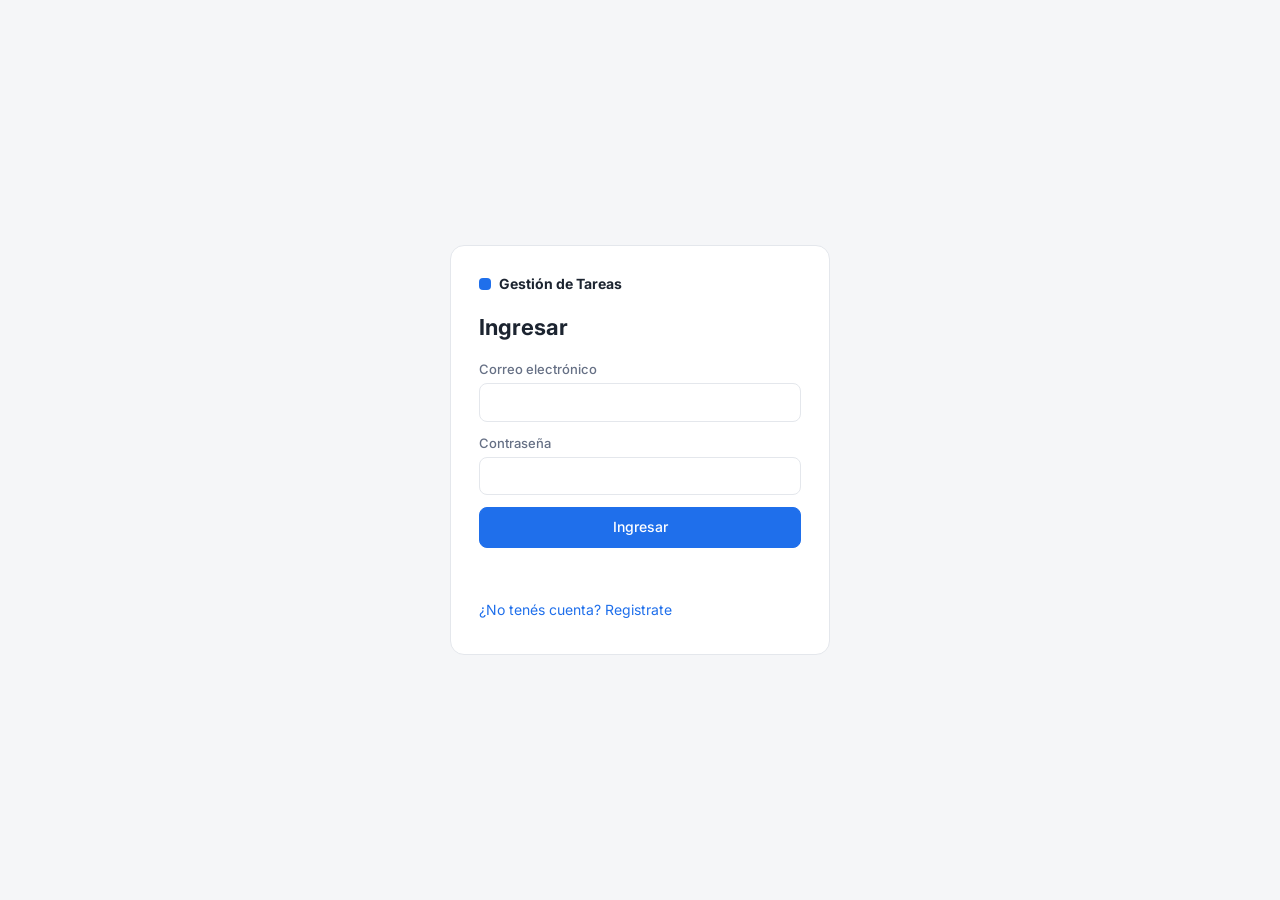
==== index.html @ a88a7eae "Gestión de Tareas: etapas 1 a 3 (usuarios, tareas, comentarios, adjuntos, alertas) Co-Authored-By: C" ====
<!doctype html>
<html lang="es">
<head>
  <meta charset="utf-8">
  <meta name="viewport" content="width=device-width, initial-scale=1">
  <title>Gestión de Tareas</title>
  <meta name="theme-color" content="#1f6feb">
  <link rel="manifest" href="manifest.json">
  <link rel="icon" type="image/png" href="img/favicon-32.png">
  <link rel="apple-touch-icon" href="img/apple-touch-icon.png">
  <meta name="apple-mobile-web-app-capable" content="yes">
  <meta name="apple-mobile-web-app-title" content="Tareas">
  <link rel="preconnect" href="https://fonts.googleapis.com">
  <link href="https://fonts.googleapis.com/css2?family=Inter:wght@400;500;600;700&display=swap" rel="stylesheet">
  <link rel="stylesheet" href="css/estilos.css">
</head>
<body>
  <!-- Pantalla de acceso -->
  <section id="pantalla-login" class="login hidden">
    <div class="login-card">
      <div class="brand"><span class="brand-dot"></span> Gestión de Tareas</div>
      <h1 id="login-titulo">Ingresar</h1>
      <form id="form-login">
        <label id="campo-nombre" class="hidden">Nombre y apellido
          <input name="nombre" autocomplete="name">
        </label>
        <label>Correo electrónico
          <input name="email" type="email" required autocomplete="email">
        </label>
        <label>Contraseña
          <input name="password" type="password" required minlength="6" autocomplete="current-password">
        </label>
        <button class="btn primary full" type="submit" id="btn-login">Ingresar</button>
      </form>
      <p class="login-msg" id="login-msg"></p>
      <button class="link" id="toggle-registro">¿No tenés cuenta? Registrate</button>
    </div>
  </section>

  <!-- Cuenta pendiente de aprobación -->
  <section id="pantalla-pendiente" class="login hidden">
    <div class="login-card">
      <div class="brand"><span class="brand-dot"></span> Gestión de Tareas</div>
      <h1>Cuenta pendiente</h1>
      <p>Tu cuenta fue creada. Un administrador tiene que activarla antes de que puedas ver las tareas del equipo.</p>
      <button class="btn full" id="btn-recargar-pend">Ya me activaron, reintentar</button>
      <button class="link" data-accion="salir">Cerrar sesión</button>
    </div>
  </section>

  <!-- Aplicación -->
  <div id="app" class="hidden">
    <header class="topbar">
      <button class="icon-btn menu-toggle" id="menu-toggle" aria-label="Menú">☰</button>
      <div class="brand"><span class="brand-dot"></span> Gestión de Tareas</div>
      <div class="user-box">
        <a href="#/alertas" class="campana" title="Alertas" aria-label="Alertas">🔔<span class="badge danger" id="badge-alertas"></span></a>
        <span id="user-name"></span><button class="link" data-accion="salir">Salir</button>
      </div>
    </header>
    <nav class="sidebar" id="sidebar">
      <a href="#/inicio" data-ruta="inicio">Inicio</a>
      <a href="#/todas" data-ruta="todas">Todas las tareas</a>
      <a href="#/mias" data-ruta="mias">Mis tareas <span class="badge" id="badge-mias"></span></a>
      <a href="#/nueva" data-ruta="nueva" class="nav-cta">+ Crear tarea</a>
      <a href="#/realizadas" data-ruta="realizadas">Realizadas</a>
      <a href="#/alertas" data-ruta="alertas">Alertas <span class="badge danger" id="badge-alertas-menu"></span></a>
      <div class="nav-sep admin-only hidden">Administración</div>
      <a href="#/usuarios" data-ruta="usuarios" class="admin-only hidden">Usuarios <span class="badge warn" id="badge-pend"></span></a>
      <a href="#/categorias" data-ruta="categorias" class="admin-only hidden">Categorías</a>
    </nav>
    <main class="contenido" id="contenido"></main>
  </div>

  <!-- Ventana de detalle / edición -->
  <dialog id="modal" class="modal"></dialog>
  <div id="toast" class="toast"></div>

  <script src="js/vendor/supabase.js"></script>
  <script src="js/config.js"></script>
  <script src="js/app.js"></script>
</body>
</html>
---- css/estilos.css ----
:root {
  --bg: #f5f6f8;
  --panel: #ffffff;
  --text: #1c2430;
  --muted: #667085;
  --line: #e4e7ec;
  --accent: #1f6feb;
  --accent-soft: #e8f0fe;
  --danger: #d92d20;
  --radius: 10px;
  /* estados */
  --st-pendiente: #667085;   --st-pendiente-bg: #f2f4f7;
  --st-en_proceso: #1f6feb;  --st-en_proceso-bg: #e8f0fe;
  --st-en_espera: #b54708;   --st-en_espera-bg: #fef0c7;
  --st-realizado: #067647;   --st-realizado-bg: #dcfae6;
  /* prioridades */
  --pr-baja: #98a2b3; --pr-normal: #1f6feb; --pr-alta: #f79009; --pr-urgente: #d92d20;
}
* { box-sizing: border-box; }
html, body { margin: 0; }
body { font-family: Inter, system-ui, sans-serif; font-size: 14px; color: var(--text); background: var(--bg); line-height: 1.45; }
.hidden { display: none !important; }
h1 { font-size: 22px; margin: 0 0 16px; }
h2 { font-size: 16px; margin: 0 0 12px; }
input, select, textarea, button { font: inherit; color: inherit; }
input, select, textarea {
  width: 100%; padding: 9px 11px; border: 1px solid var(--line); border-radius: 8px; background: #fff;
}
input:focus, select:focus, textarea:focus { outline: 2px solid var(--accent-soft); border-color: var(--accent); }
textarea { min-height: 90px; resize: vertical; }
label { display: block; font-weight: 500; font-size: 13px; color: var(--muted); margin-bottom: 12px; }
label > input, label > select, label > textarea { margin-top: 4px; color: var(--text); font-weight: 400; }

.btn { padding: 9px 16px; border-radius: 8px; border: 1px solid var(--line); background: #fff; cursor: pointer; font-weight: 500; }
.btn:hover { background: #f9fafb; }
.btn.primary { background: var(--accent); color: #fff; border-color: var(--accent); }
.btn.primary:hover { filter: brightness(.95); }
.btn.danger { color: var(--danger); }
.btn.full { width: 100%; }
.btn.sm { padding: 5px 10px; font-size: 13px; }
.btn:disabled { opacity: .6; cursor: default; }
.link { background: none; border: 0; color: var(--accent); cursor: pointer; padding: 6px 0; }
.icon-btn { background: none; border: 0; font-size: 20px; cursor: pointer; }

/* Login */
.login { min-height: 100vh; display: grid; place-items: center; padding: 16px; }
.login-card { width: 100%; max-width: 380px; background: var(--panel); border: 1px solid var(--line); border-radius: 14px; padding: 28px; }
.login-card .brand { margin-bottom: 18px; }
.login-msg { min-height: 20px; color: var(--danger); font-size: 13px; }
.login-msg.ok { color: var(--st-realizado); }
.brand { font-weight: 700; display: flex; align-items: center; gap: 8px; }
.brand-dot { width: 12px; height: 12px; border-radius: 4px; background: var(--accent); display: inline-block; }

/* Layout */
.topbar { position: sticky; top: 0; z-index: 20; height: 56px; display: flex; align-items: center; gap: 12px; padding: 0 20px; background: var(--panel); border-bottom: 1px solid var(--line); }
.user-box { margin-left: auto; display: flex; gap: 12px; align-items: center; color: var(--muted); }
.menu-toggle { display: none; }
.sidebar { position: fixed; top: 56px; left: 0; bottom: 0; width: 220px; padding: 16px 10px; background: var(--panel); border-right: 1px solid var(--line); display: flex; flex-direction: column; gap: 2px; overflow-y: auto; z-index: 15; }
.sidebar a { padding: 9px 12px; border-radius: 8px; color: var(--text); text-decoration: none; display: flex; justify-content: space-between; align-items: center; }
.sidebar a:hover { background: #f2f4f7; }
.sidebar a.activo { background: var(--accent-soft); color: var(--accent); font-weight: 600; }
.sidebar .nav-cta { margin: 6px 0; border: 1px dashed var(--accent); color: var(--accent); font-weight: 600; }
.nav-sep { margin: 16px 12px 6px; font-size: 11px; text-transform: uppercase; letter-spacing: .06em; color: var(--muted); }
.badge { background: var(--accent); color: #fff; border-radius: 99px; font-size: 11px; padding: 1px 7px; font-weight: 600; }
.badge:empty { display: none; }
.badge.warn { background: var(--pr-alta); }
.contenido { margin-left: 220px; padding: 24px; max-width: 1200px; }

/* Panel inicio */
.stats { display: grid; grid-template-columns: repeat(auto-fill, minmax(160px, 1fr)); gap: 12px; margin-bottom: 24px; }
.stat { background: var(--panel); border: 1px solid var(--line); border-radius: var(--radius); padding: 14px 16px; cursor: pointer; text-decoration: none; color: inherit; border-left: 4px solid var(--line); }
.stat:hover { border-color: var(--accent); }
.stat .n { font-size: 26px; font-weight: 700; }
.stat .l { color: var(--muted); font-size: 13px; }
.stat.pendiente { border-left-color: var(--st-pendiente); }
.stat.en_proceso { border-left-color: var(--st-en_proceso); }
.stat.en_espera { border-left-color: var(--st-en_espera); }
.stat.vencidas { border-left-color: var(--danger); }
.stat.vencidas .n { color: var(--danger); }
.stat.proximas { border-left-color: var(--pr-alta); }
.stat.realizado { border-left-color: var(--st-realizado); }
.grid2 { display: grid; grid-template-columns: 1fr 1fr; gap: 20px; }
.card { background: var(--panel); border: 1px solid var(--line); border-radius: var(--radius); padding: 16px; }

/* Barra de filtros */
.toolbar { display: flex; flex-wrap: wrap; gap: 8px; margin-bottom: 14px; }
.toolbar input[type=search] { flex: 1 1 220px; }
.toolbar select { width: auto; flex: 0 1 170px; }

/* Lista de tareas */
.lista { display: flex; flex-direction: column; gap: 8px; }
.tarea { background: var(--panel); border: 1px solid var(--line); border-radius: var(--radius); padding: 12px 14px; display: grid; grid-template-columns: 4px 1fr auto; gap: 12px; align-items: center; cursor: pointer; }
.tarea:hover { border-color: #c9d2de; }
.tarea .prio-bar { align-self: stretch; border-radius: 4px; }
.prio-baja .prio-bar { background: var(--pr-baja); }
.prio-normal .prio-bar { background: var(--pr-normal); }
.prio-alta .prio-bar { background: var(--pr-alta); }
.prio-urgente .prio-bar { background: var(--pr-urgente); }
.tarea .titulo { font-weight: 600; }
.tarea.realizado .titulo { color: var(--muted); text-decoration: line-through; }
.meta { display: flex; flex-wrap: wrap; gap: 6px 12px; color: var(--muted); font-size: 12.5px; margin-top: 4px; align-items: center; }
.chip { display: inline-flex; align-items: center; gap: 5px; padding: 1px 8px; border-radius: 99px; font-size: 12px; font-weight: 500; background: #f2f4f7; }
.chip .dot { width: 8px; height: 8px; border-radius: 50%; }
.chip.prio { font-weight: 600; }
.chip.prio-alta { background: #fef0c7; color: #93370d; }
.chip.prio-urgente { background: #fee4e2; color: #b42318; }
.venc { font-weight: 600; }
.venc.vencida { color: var(--danger); }
.venc.proxima { color: #b54708; }
.estado-select { width: auto; padding: 5px 8px; font-size: 13px; font-weight: 600; border-radius: 99px; border: 1px solid transparent; cursor: pointer; }
.estado-select.st-pendiente { background: var(--st-pendiente-bg); color: var(--st-pendiente); }
.estado-select.st-en_proceso { background: var(--st-en_proceso-bg); color: var(--st-en_proceso); }
.estado-select.st-en_espera { background: var(--st-en_espera-bg); color: var(--st-en_espera); }
.estado-select.st-realizado { background: var(--st-realizado-bg); color: var(--st-realizado); }
.vacio { padding: 32px; text-align: center; color: var(--muted); background: var(--panel); border: 1px dashed var(--line); border-radius: var(--radius); }

/* Formularios */
.form-card { background: var(--panel); border: 1px solid var(--line); border-radius: var(--radius); padding: 20px; max-width: 720px; }
.fila { display: grid; grid-template-columns: repeat(auto-fit, minmax(160px, 1fr)); gap: 0 12px; }
.acciones { display: flex; gap: 8px; justify-content: flex-end; margin-top: 8px; flex-wrap: wrap; }
.mas-opciones { margin: 4px 0 12px; }

/* Historial */
.historial { list-style: none; padding: 0; margin: 0; font-size: 13px; }
.historial li { padding: 8px 0; border-bottom: 1px solid var(--line); }
.historial li:last-child { border-bottom: 0; }
.historial .cuando { color: var(--muted); font-size: 12px; }

/* Tablas admin */
table { width: 100%; border-collapse: collapse; background: var(--panel); border: 1px solid var(--line); border-radius: var(--radius); overflow: hidden; }
th, td { text-align: left; padding: 10px 12px; border-bottom: 1px solid var(--line); vertical-align: middle; }
th { font-size: 12px; color: var(--muted); font-weight: 600; background: #f9fafb; }
td input[type=color] { width: 40px; height: 32px; padding: 2px; }
.tabla-scroll { overflow-x: auto; }

/* Modal */
.modal { border: 0; border-radius: 14px; padding: 0; width: min(760px, calc(100vw - 24px)); max-height: calc(100vh - 32px); }
.modal::backdrop { background: rgba(16, 24, 40, .45); }
.modal-head { display: flex; justify-content: space-between; align-items: center; padding: 16px 20px; border-bottom: 1px solid var(--line); position: sticky; top: 0; background: #fff; z-index: 1; }
.modal-body { padding: 20px; }
.modal-body .grid2 { grid-template-columns: 3fr 2fr; }

.toast { position: fixed; bottom: 20px; left: 50%; transform: translateX(-50%) translateY(80px); background: #1c2430; color: #fff; padding: 10px 16px; border-radius: 8px; transition: transform .2s; z-index: 100; max-width: calc(100vw - 32px); }
.toast.show { transform: translateX(-50%) translateY(0); }
.toast.error { background: var(--danger); }

/* Celular */
@media (max-width: 820px) {
  .menu-toggle { display: block; }
  .topbar { padding: 0 12px; }
  .sidebar { transform: translateX(-100%); transition: transform .2s; box-shadow: 0 8px 24px rgba(0,0,0,.12); }
  .sidebar.abierto { transform: none; }
  .contenido { margin-left: 0; padding: 16px; }
  .grid2, .modal-body .grid2 { grid-template-columns: 1fr; }
  .tarea { grid-template-columns: 4px 1fr; }
  .tarea .lado { grid-column: 2; }
  .user-box span { display: none; }
  .toolbar select { flex: 1 1 45%; }
}

/* Etapa 2: comentarios y adjuntos */
.modal { width: min(1000px, calc(100vw - 24px)); }
.modal-body .grid2 { grid-template-columns: 1fr 1fr; }
.modal-head strong { overflow: hidden; text-overflow: ellipsis; white-space: nowrap; margin-right: 12px; }
.composer { background: #f9fafb; border: 1px solid var(--line); border-radius: var(--radius); padding: 10px; }
.composer textarea { min-height: 70px; background: #fff; }
.composer-acciones { display: flex; align-items: center; gap: 8px; margin-top: 8px; }
.composer-acciones .btn.primary { margin-left: auto; }
.composer-acciones .meta { margin: 0; overflow: hidden; text-overflow: ellipsis; white-space: nowrap; min-width: 0; }
.adjuntar { margin: 0; color: var(--text); font-weight: 500; display: inline-block; }
.archivos { margin-top: 12px; padding: 12px 14px; }
.archivos h2 { font-size: 14px; margin-bottom: 6px; }
.adjunto { display: flex; align-items: center; gap: 8px; font-size: 13px; }
.adjunto .link { padding: 3px 0; text-align: left; word-break: break-all; }
.adjunto .a-borrar { color: var(--muted); }
.historial li.comentario { background: #f8fafc; border: 1px solid var(--line); border-radius: 8px; padding: 10px 12px; margin: 6px 0; }
.historial .cuerpo { white-space: pre-wrap; word-break: break-word; margin: 4px 0; }
.c-borrar { font-size: 12px; color: var(--muted); float: right; padding: 0; }
@media (max-width: 820px) {
  .modal-body .grid2 { grid-template-columns: 1fr; }
  .modal-body { padding: 14px; }
}
@media (max-width: 820px) {
  .modal-body .grid2 > div { order: -1; }   /* en el celular, comentarios primero */
  .modal-body #form-editar { border-top: 1px solid var(--line); padding-top: 14px; }
}

/* Pegar imágenes / arrastrar archivos */
.zona-archivos { border: 1px dashed #c9d2de; border-radius: var(--radius); padding: 10px 12px; margin-bottom: 12px; display: flex; flex-wrap: wrap; align-items: center; gap: 8px; }
.zona-archivos .chips { width: 100%; }
.zona-archivos .chips:empty { display: none; }
.pista { margin: 0; font-size: 12.5px; }
.chips { display: flex; flex-wrap: wrap; gap: 6px; }
.chips:empty { display: none; }
.composer .chips { margin-top: 8px; }
.chip-archivo { display: inline-flex; align-items: center; gap: 6px; background: #fff; border: 1px solid var(--line); border-radius: 8px; padding: 4px 6px 4px 4px; max-width: 100%; font-size: 12.5px; }
.chip-archivo img { width: 40px; height: 40px; object-fit: cover; border-radius: 5px; }
.chip-archivo .n { overflow: hidden; text-overflow: ellipsis; white-space: nowrap; max-width: 180px; }
.chip-archivo .link { color: var(--muted); padding: 0 2px; }
form.arrastrando { outline: 2px dashed var(--accent); outline-offset: 4px; background: var(--accent-soft); }
.miniatura { display: block; margin: 6px 0 2px; }
.miniatura img { max-width: 100%; max-height: 220px; border-radius: 8px; border: 1px solid var(--line); display: block; }
@media (max-width: 820px) { .pista { display: none; } }

/* Alertas */
.campana { position: relative; text-decoration: none; font-size: 18px; line-height: 1; padding: 6px; }
.campana .badge { position: absolute; top: -4px; right: -8px; }
.badge.danger { background: var(--danger); }
.titulo-fila { display: flex; align-items: center; justify-content: space-between; gap: 12px; flex-wrap: wrap; margin-bottom: 16px; }
.titulo-fila h1 { margin: 0; }
.alerta { display: grid; grid-template-columns: 28px 1fr 10px; gap: 10px; align-items: center; background: var(--panel); border: 1px solid var(--line); border-left: 4px solid var(--accent); border-radius: var(--radius); padding: 10px 14px; cursor: pointer; }
.alerta:hover { border-color: #c9d2de; }
.alerta .ico { font-size: 18px; text-align: center; }
.alerta .msg { font-weight: 600; }
.alerta.leida { border-left-color: var(--line); opacity: .7; }
.alerta.leida .msg { font-weight: 400; }
.alerta.k-vencida:not(.leida) { border-left-color: var(--danger); }
.alerta.k-por_vencer:not(.leida) { border-left-color: var(--pr-alta); }
.alerta .punto { width: 10px; height: 10px; border-radius: 50%; background: var(--accent); }
.ajustes { margin-top: 20px; max-width: 720px; }
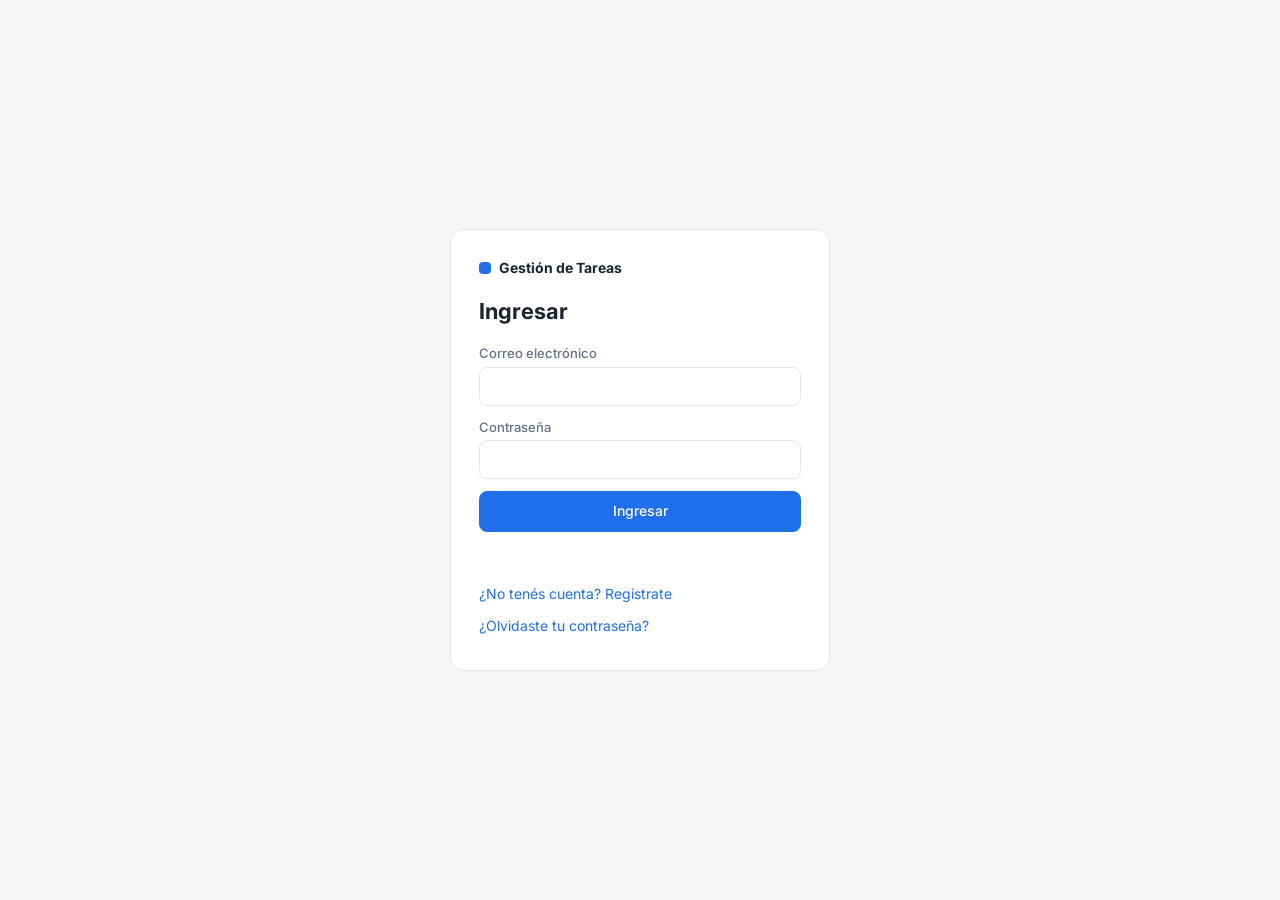
==== commit f5fce108: "Recuperar contraseña por correo, cambiar contraseña propia y contraseña temporal generada por el adm" ====
--- a/index.html
+++ b/index.html
@@ -34,6 +34,36 @@
       </form>
       <p class="login-msg" id="login-msg"></p>
       <button class="link" id="toggle-registro">¿No tenés cuenta? Registrate</button>
+      <button class="link" id="btn-olvide">¿Olvidaste tu contraseña?</button>
+    </div>
+  </section>
+
+  <!-- Recuperar contraseña: pedir el correo -->
+  <section id="pantalla-olvide" class="login hidden">
+    <div class="login-card">
+      <div class="brand"><span class="brand-dot"></span> Gestión de Tareas</div>
+      <h1>Recuperar contraseña</h1>
+      <p class="meta">Escribí tu correo y te enviamos un enlace para crear una contraseña nueva.</p>
+      <form id="form-olvide">
+        <label>Correo electrónico<input name="email" type="email" required autocomplete="email"></label>
+        <button class="btn primary full" type="submit">Enviar enlace</button>
+      </form>
+      <p class="login-msg" id="olvide-msg"></p>
+      <button class="link" id="volver-login">← Volver a ingresar</button>
+    </div>
+  </section>
+
+  <!-- Recuperar contraseña: elegir la nueva (se llega desde el enlace del correo) -->
+  <section id="pantalla-nueva-clave" class="login hidden">
+    <div class="login-card">
+      <div class="brand"><span class="brand-dot"></span> Gestión de Tareas</div>
+      <h1>Nueva contraseña</h1>
+      <form id="form-nueva-clave">
+        <label>Nueva contraseña<input name="p1" type="password" required minlength="8" autocomplete="new-password"></label>
+        <label>Repetila<input name="p2" type="password" required minlength="8" autocomplete="new-password"></label>
+        <button class="btn primary full" type="submit">Guardar y entrar</button>
+      </form>
+      <p class="login-msg" id="nueva-clave-msg"></p>
     </div>
   </section>
 
@@ -55,7 +85,7 @@
       <div class="brand"><span class="brand-dot"></span> Gestión de Tareas</div>
       <div class="user-box">
         <a href="#/alertas" class="campana" title="Alertas" aria-label="Alertas">🔔<span class="badge danger" id="badge-alertas"></span></a>
-        <span id="user-name"></span><button class="link" data-accion="salir">Salir</button>
+        <span id="user-name"></span><button class="link" id="btn-mi-clave" title="Cambiar mi contraseña">🔑</button><button class="link" data-accion="salir">Salir</button>
       </div>
     </header>
     <nav class="sidebar" id="sidebar">
--- a/css/estilos.css
+++ b/css/estilos.css
@@ -218,3 +218,8 @@
 .alerta.k-por_vencer:not(.leida) { border-left-color: var(--pr-alta); }
 .alerta .punto { width: 10px; height: 10px; border-radius: 50%; background: var(--accent); }
 .ajustes { margin-top: 20px; max-width: 720px; }
+
+/* Contraseñas */
+.login-card .link { display: block; }
+.clave-temporal { font-family: ui-monospace, Consolas, monospace; font-size: 22px; letter-spacing: 2px; background: #f2f4f7; border: 1px dashed #c9d2de; border-radius: 8px; padding: 12px; text-align: center; margin: 8px 0 12px; user-select: all; }
+#btn-mi-clave { font-size: 15px; }
